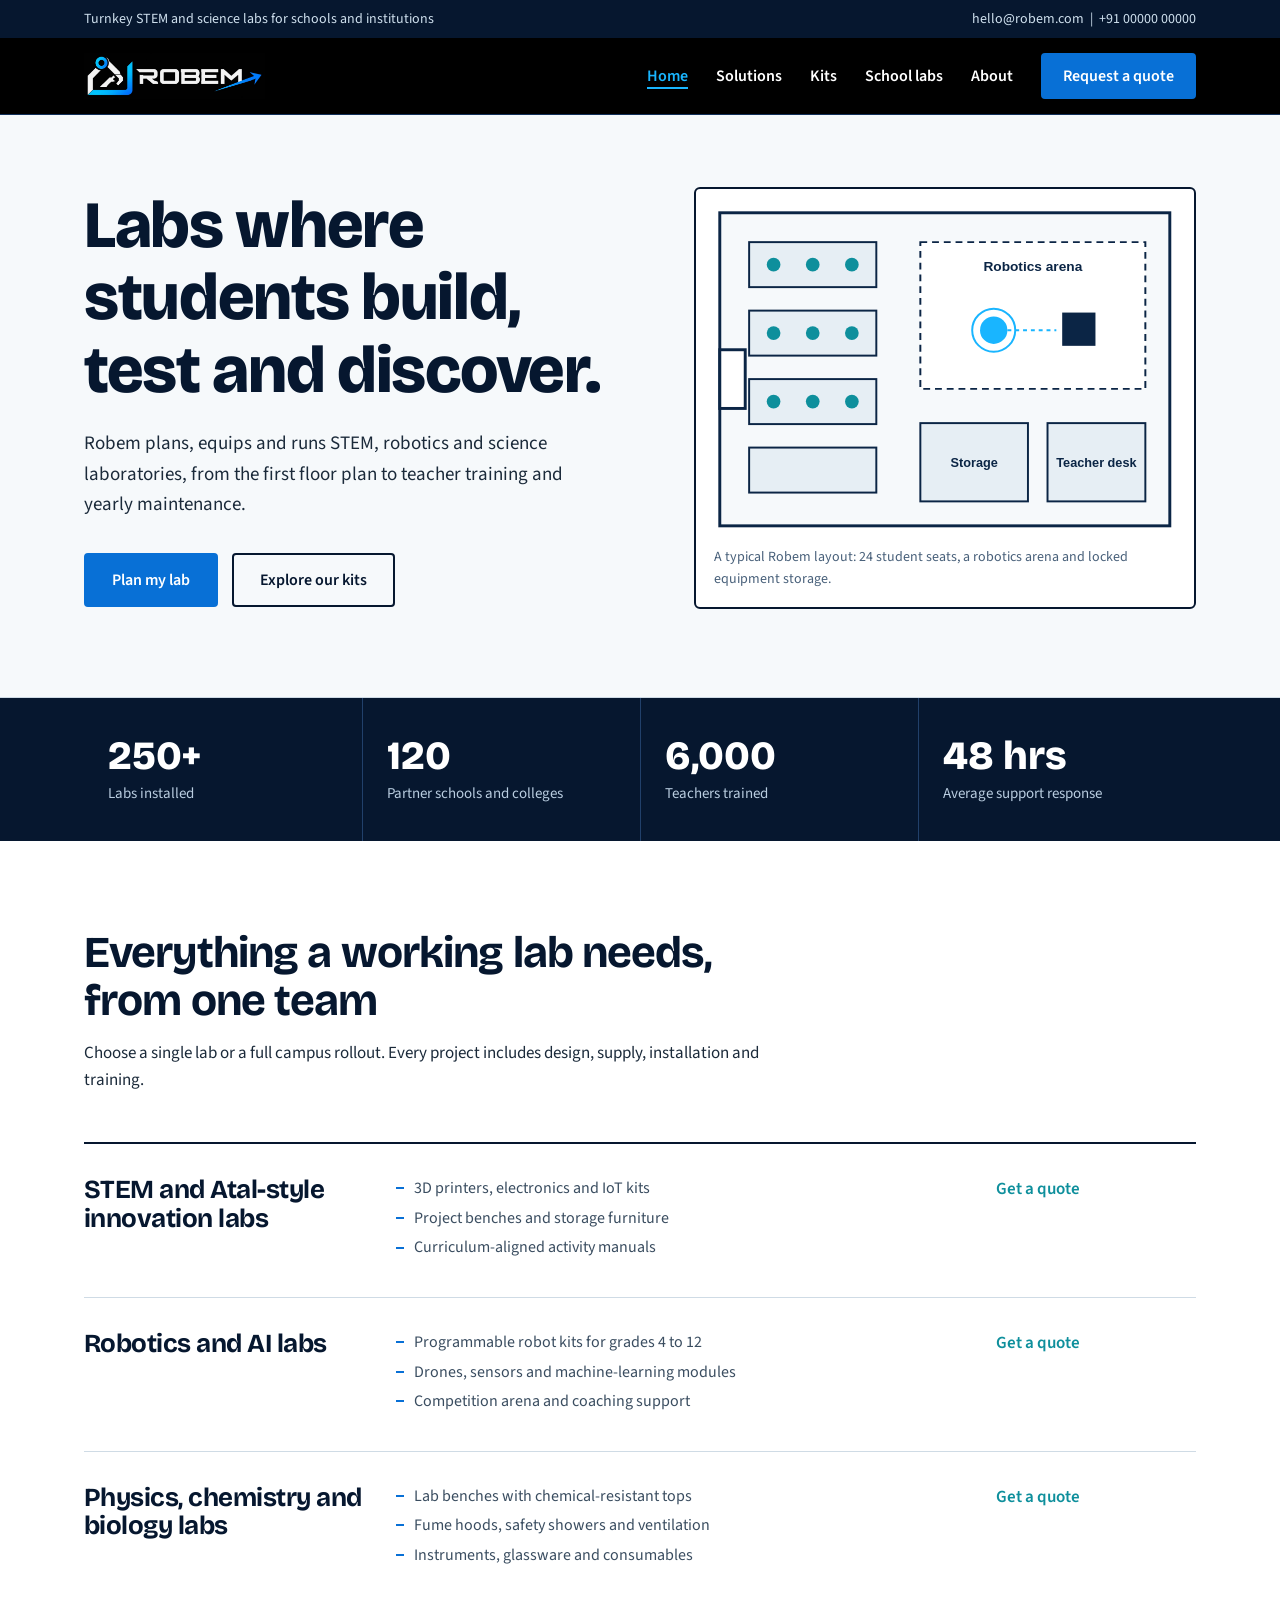
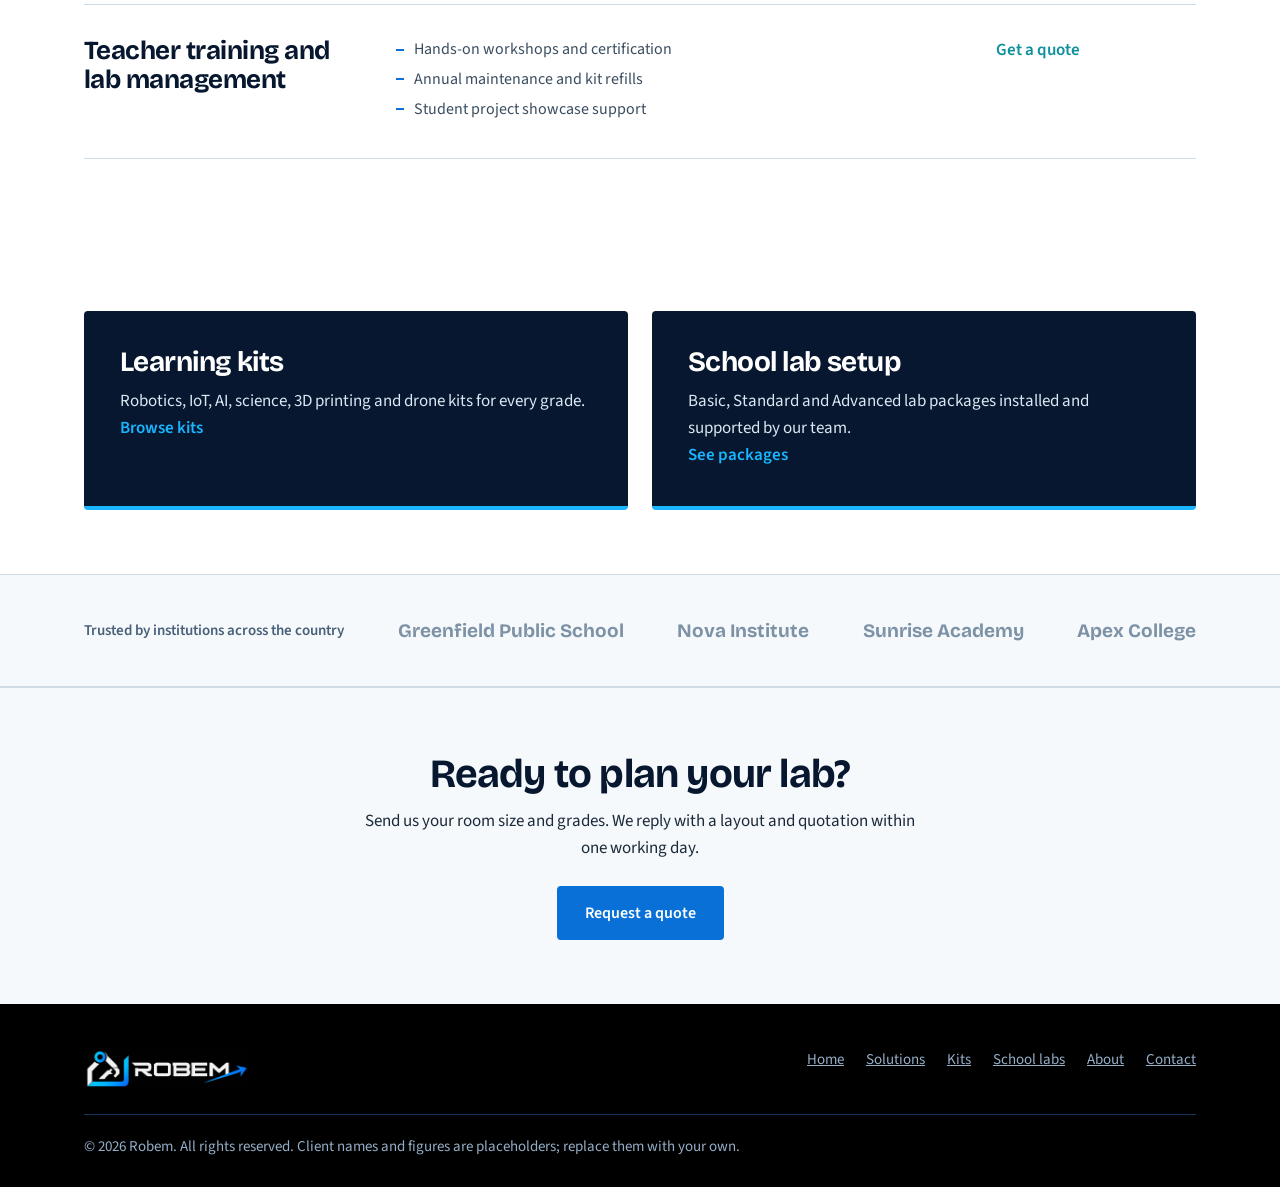
==== index.html @ 75e7547c "Add files via upload" ====
<!DOCTYPE html>
<html lang="en"><head><meta charset="UTF-8"><meta name="viewport" content="width=device-width, initial-scale=1">
<title>STEM Education and Laboratory Setup | Robem</title><meta name="description" content="Robem designs, equips and supports STEM, robotics and science laboratories for schools and institutions.">
<link rel="icon" href="logo.png">
<link rel="preconnect" href="https://fonts.googleapis.com"><link href="https://fonts.googleapis.com/css2?family=Bricolage+Grotesque:wght@500;700;800&family=Source+Sans+3:wght@400;600&display=swap" rel="stylesheet">
<link rel="stylesheet" href="style.css"></head><body>
<div class="topbar"><div class="wrap"><span>Turnkey STEM and science labs for schools and institutions</span><span>hello@robem.com &nbsp;|&nbsp; +91 00000 00000</span></div></div>
<header class="nav"><div class="wrap">
<a class="logo" href="index.html" aria-label="Robem home"><img src="logo.png" alt="Robem" style="height:46px;width:auto;display:block"></a>
<button class="menu-btn" aria-label="Open menu" onclick="document.getElementById('menu').classList.toggle('open')">&#9776;</button>
<nav aria-label="Main"><ul id="menu"><li><a href="index.html" class="on">Home</a></li><li><a href="solutions.html">Solutions</a></li><li><a href="kits.html">Kits</a></li><li><a href="school-labs.html">School labs</a></li><li><a href="about.html">About</a></li><li><a href="contact.html" class="btn" style="padding:10px 20px;color:#fff">Request a quote</a></li></ul></nav>
</div></header>
<main id="top"><section class="hero"><div class="wrap">
  <div>
    <h1>Labs where students build, test and discover.</h1>
    <p>Robem plans, equips and runs STEM, robotics and science laboratories, from the first floor plan to teacher training and yearly maintenance.</p>
    <div class="actions"><a class="btn" href="contact.html">Plan my lab</a><a class="btn ghost" href="kits.html">Explore our kits</a></div>
  </div>
  <figure class="plan">
    <svg viewBox="0 0 480 340" role="img" aria-label="Floor plan of a Robem STEM lab with workbenches, robotics arena and equipment storage">
      <rect x="10" y="10" width="460" height="320" fill="#F6F9FB" stroke="#0B2545" stroke-width="3"/>
      <rect x="10" y="150" width="26" height="60" fill="#fff" stroke="#0B2545" stroke-width="3"/>
      <g fill="#E6EEF4" stroke="#0B2545" stroke-width="2">
        <rect x="40" y="40" width="130" height="46"/><rect x="40" y="110" width="130" height="46"/><rect x="40" y="180" width="130" height="46"/>
        <rect x="40" y="250" width="130" height="46"/>
      </g>
      <g fill="#0E8F9C"><circle cx="65" cy="63" r="7"/><circle cx="105" cy="63" r="7"/><circle cx="145" cy="63" r="7"/><circle cx="65" cy="133" r="7"/><circle cx="105" cy="133" r="7"/><circle cx="145" cy="133" r="7"/><circle cx="65" cy="203" r="7"/><circle cx="105" cy="203" r="7"/><circle cx="145" cy="203" r="7"/></g>
      <rect x="215" y="40" width="230" height="150" fill="#fff" stroke="#0B2545" stroke-width="2" stroke-dasharray="7 5"/>
      <text x="330" y="70" text-anchor="middle" font-family="Arial" font-size="14" font-weight="700" fill="#0B2545">Robotics arena</text>
      <circle cx="290" cy="130" r="14" fill="#19B5FF"/><rect x="360" y="112" width="34" height="34" fill="#0B2545"/>
      <path d="M304 130h50" stroke="#19B5FF" stroke-width="2" stroke-dasharray="4 4"/>
      <circle class="blink" cx="290" cy="130" r="22" fill="none" stroke="#19B5FF" stroke-width="2"/>
      <rect x="215" y="225" width="110" height="80" fill="#E6EEF4" stroke="#0B2545" stroke-width="2"/>
      <text x="270" y="270" text-anchor="middle" font-family="Arial" font-size="13" font-weight="700" fill="#0B2545">Storage</text>
      <rect x="345" y="225" width="100" height="80" fill="#E6EEF4" stroke="#0B2545" stroke-width="2"/>
      <text x="395" y="270" text-anchor="middle" font-family="Arial" font-size="13" font-weight="700" fill="#0B2545">Teacher desk</text>
    </svg>
    <figcaption>A typical Robem layout: 24 student seats, a robotics arena and locked equipment storage.</figcaption>
  </figure>
</div></section><section class="stats" aria-label="Robem in numbers"><div class="wrap">
  <div class="stat"><b>250+</b><span>Labs installed</span></div>
  <div class="stat"><b>120</b><span>Partner schools and colleges</span></div>
  <div class="stat"><b>6,000</b><span>Teachers trained</span></div>
  <div class="stat"><b>48 hrs</b><span>Average support response</span></div>
</div></section><section id="solutions"><div class="wrap">
  <div class="head"><h2>Everything a working lab needs, from one team</h2><p>Choose a single lab or a full campus rollout. Every project includes design, supply, installation and training.</p></div>
  <div class="rows">
    <div class="row"><h3>STEM and Atal-style innovation labs</h3><ul><li>3D printers, electronics and IoT kits</li><li>Project benches and storage furniture</li><li>Curriculum-aligned activity manuals</li></ul><a href="contact.html">Get a quote</a></div>
    <div class="row"><h3>Robotics and AI labs</h3><ul><li>Programmable robot kits for grades 4 to 12</li><li>Drones, sensors and machine-learning modules</li><li>Competition arena and coaching support</li></ul><a href="contact.html">Get a quote</a></div>
    <div class="row"><h3>Physics, chemistry and biology labs</h3><ul><li>Lab benches with chemical-resistant tops</li><li>Fume hoods, safety showers and ventilation</li><li>Instruments, glassware and consumables</li></ul><a href="contact.html">Get a quote</a></div>
    <div class="row"><h3>Teacher training and lab management</h3><ul><li>Hands-on workshops and certification</li><li>Annual maintenance and kit refills</li><li>Student project showcase support</li></ul><a href="contact.html">Get a quote</a></div>
  </div>
</div></section><section style="padding:64px 0"><div class="wrap"><div class="two-up"><a href="kits.html"><h3>Learning kits</h3><p>Robotics, IoT, AI, science, 3D printing and drone kits for every grade.</p><span>Browse kits</span></a><a href="school-labs.html"><h3>School lab setup</h3><p>Basic, Standard and Advanced lab packages installed and supported by our team.</p><span>See packages</span></a></div></div></section><section class="partners" aria-label="Clients"><div class="wrap">
  <small>Trusted by institutions across the country</small>
  <span>Greenfield Public School</span><span>Nova Institute</span><span>Sunrise Academy</span><span>Apex College</span>
</div></section><section class="cta"><div class="wrap"><h2>Ready to plan your lab?</h2><p>Send us your room size and grades. We reply with a layout and quotation within one working day.</p><a class="btn" href="contact.html">Request a quote</a></div></section></main>
<footer><div class="wrap"><a class="logo" href="index.html"><img src="logo.png" alt="Robem" style="height:42px;width:auto"></a>
<ul><li><a href="index.html">Home</a></li><li><a href="solutions.html">Solutions</a></li><li><a href="kits.html">Kits</a></li><li><a href="school-labs.html">School labs</a></li><li><a href="about.html">About</a></li><li><a href="contact.html">Contact</a></li></ul>
<p class="copy">&copy; 2026 Robem. All rights reserved. Client names and figures are placeholders; replace them with your own.</p></div></footer>
</body></html>
---- style.css ----
:root{
  --navy:#06172F; --ink:#1B2A3A; --paper:#F6F9FB; --mist:#E6EEF4; --line:#CFDBE5;
  --teal:#0E8F9C; --orange:#0870D6; --white:#fff;
  --head:'Bricolage Grotesque','Segoe UI',Arial,sans-serif;
  --body:'Source Sans 3','Segoe UI',Arial,sans-serif;
}
*{box-sizing:border-box;margin:0;padding:0}
html{scroll-behavior:smooth}
body{font-family:var(--body);color:var(--ink);background:var(--white);line-height:1.6;font-size:17px}
h1,h2,h3{font-family:var(--head);color:var(--navy);line-height:1.1;letter-spacing:-.02em}
a{color:inherit}
:focus-visible{outline:3px solid var(--orange);outline-offset:3px}
.wrap{max-width:1160px;margin:0 auto;padding:0 24px}
section{padding:88px 0}
.btn{display:inline-block;padding:14px 26px;border-radius:4px;font-weight:600;text-decoration:none;border:2px solid var(--orange);background:var(--orange);color:#fff;cursor:pointer;font:600 16px var(--body);transition:background .2s}
.btn:hover{background:#065bb0;border-color:#065bb0}
.btn.ghost{background:transparent;color:var(--navy);border-color:var(--navy)}
.btn.ghost:hover{background:var(--navy);color:#fff}

/* header */
.topbar{background:var(--navy);color:#cfe0ee;font-size:14px}
.topbar .wrap{display:flex;justify-content:space-between;gap:16px;padding-top:8px;padding-bottom:8px;flex-wrap:wrap}
header.nav{position:sticky;top:0;background:#000;border-bottom:1px solid #12305a;z-index:10}
header.nav nav a{color:#fff}header.nav nav a:hover{color:#19B5FF}
.menu-btn{color:#fff!important}
header.nav .wrap{display:flex;align-items:center;justify-content:space-between;height:76px}
.logo{display:flex;align-items:center;gap:10px;text-decoration:none;font:800 26px var(--head);color:var(--navy);letter-spacing:-.03em}
.logo svg{width:38px;height:38px}
nav ul{display:flex;gap:28px;list-style:none;align-items:center}
nav a{text-decoration:none;font-weight:600;font-size:16px}
nav a:hover{color:var(--teal)}
.menu-btn{display:none;background:none;border:0;font-size:28px;color:var(--navy);cursor:pointer}

/* hero */
.hero{background:var(--paper);padding:72px 0 88px;border-bottom:1px solid var(--line)}
.hero .wrap{display:grid;grid-template-columns:1.05fr .95fr;gap:56px;align-items:center}
.hero h1{font-size:clamp(38px,5.4vw,66px);font-weight:800;margin-bottom:22px}
.hero p{font-size:19px;max-width:520px;margin-bottom:32px}
.hero .actions{display:flex;gap:14px;flex-wrap:wrap}
.plan{background:var(--white);border:2px solid var(--navy);border-radius:6px;padding:14px}
.plan figcaption{font-size:14px;padding:10px 4px 2px;color:#48607a}
.plan svg{width:100%;height:auto;display:block}
.blink{animation:pulse 2.4s ease-in-out infinite}
@keyframes pulse{50%{opacity:.25}}

/* stats */
.stats{padding:0;background:var(--navy);color:#fff}
.stats .wrap{display:grid;grid-template-columns:repeat(4,1fr)}
.stat{padding:34px 24px;border-left:1px solid #21406a}
.stat:first-child{border-left:0}
.stat b{display:block;font:800 40px var(--head);color:#fff}
.stat span{font-size:15px;color:#b9cde0}

/* solutions */
.head{max-width:680px;margin-bottom:48px}
.head h2{font-size:clamp(30px,4vw,44px);margin-bottom:14px}
.rows{border-top:2px solid var(--navy)}
.row{display:grid;grid-template-columns:280px 1fr 200px;gap:32px;padding:32px 0;border-bottom:1px solid var(--line);align-items:start}
.row h3{font-size:26px}
.row ul{list-style:none;color:#3a4d60;font-size:16px}
.row li{padding-left:18px;position:relative;margin-bottom:4px}
.row li::before{content:"";position:absolute;left:0;top:.7em;width:8px;height:2px;background:var(--orange)}
.row a{font-weight:600;color:var(--teal);text-decoration:none}
.row a:hover{text-decoration:underline}

/* process */
.process{background:var(--mist)}
.steps{display:grid;grid-template-columns:repeat(5,1fr);gap:0;counter-reset:s;border-top:4px solid var(--navy)}
.step{padding:28px 20px 0 0;position:relative}
.step::before{counter-increment:s;content:counter(s);position:absolute;top:-19px;left:0;width:34px;height:34px;border-radius:50%;background:var(--orange);color:#fff;font:700 16px var(--head);display:grid;place-items:center}
.step h3{font-size:20px;margin:14px 0 8px}
.step p{font-size:15.5px;color:#3a4d60}

/* audiences */
.split{display:grid;grid-template-columns:1fr 1fr;gap:56px;align-items:start}
.grades{display:grid;gap:0;border:1px solid var(--line)}
.grade{display:flex;justify-content:space-between;gap:16px;padding:18px 22px;border-bottom:1px solid var(--line)}
.grade:last-child{border-bottom:0}
.grade b{font-family:var(--head);color:var(--navy)}
.grade span{color:#48607a;text-align:right;font-size:15.5px}
.split h2{font-size:clamp(30px,4vw,42px);margin-bottom:16px}
.split p{margin-bottom:14px}

/* partners */
.partners{padding:44px 0;border-top:1px solid var(--line);border-bottom:1px solid var(--line);background:var(--paper)}
.partners .wrap{display:flex;flex-wrap:wrap;gap:12px 44px;justify-content:space-between;align-items:center;font:700 19px var(--head);color:#7d92a6}
.partners small{font:600 15px var(--body);color:#48607a}

/* contact */
.contact{background:var(--navy);color:#dbe8f3}
.contact h2{color:#fff;font-size:clamp(30px,4vw,44px);margin-bottom:16px}
.contact .split{gap:64px}
.info p{margin-bottom:10px}
.info b{color:#fff}
form{background:#fff;color:var(--ink);padding:32px;border-radius:6px;display:grid;gap:16px}
label{font-weight:600;font-size:15px;display:grid;gap:6px}
input,select,textarea{font:400 16px var(--body);padding:12px;border:1px solid #9db2c5;border-radius:4px;width:100%;color:var(--ink)}
textarea{min-height:100px;resize:vertical}
.two{display:grid;grid-template-columns:1fr 1fr;gap:16px}
#ok{display:none;color:#0a6b3a;font-weight:600}

footer{background:#000;color:#94aec8;padding:44px 0 28px;font-size:15px}
footer .wrap{display:flex;justify-content:space-between;flex-wrap:wrap;gap:24px}
footer .logo{color:#fff}
footer ul{list-style:none;display:flex;gap:22px;flex-wrap:wrap}
footer .copy{width:100%;border-top:1px solid #16345a;padding-top:20px}


/* kits */
.kits{background:var(--paper);border-top:1px solid var(--line)}
.kitgrid{display:grid;grid-template-columns:repeat(3,1fr);gap:24px}
.kit{background:#fff;border:1px solid var(--line);border-top:4px solid var(--orange);padding:26px;display:flex;flex-direction:column}
.kit .ico{width:52px;height:52px;margin-bottom:16px}
.kit h3{font-size:22px;margin-bottom:6px}
.kit .tag{font-size:14px;font-weight:600;color:var(--teal);margin-bottom:12px}
.kit p{font-size:15.5px;color:#3a4d60;margin-bottom:14px}
.kit ul{list-style:none;font-size:15px;color:#3a4d60;margin-bottom:18px}
.kit li{padding-left:18px;position:relative;margin-bottom:3px}
.kit li::before{content:"";position:absolute;left:0;top:.7em;width:8px;height:2px;background:var(--orange)}
.kit a{margin-top:auto;font-weight:600;color:var(--orange);text-decoration:none}
.kit a:hover{text-decoration:underline}
/* school lab packages */
.pk{display:grid;grid-template-columns:repeat(3,1fr);gap:0;border:2px solid var(--navy)}
.pkg{padding:32px 28px;border-left:1px solid var(--line)}
.pkg:first-child{border-left:0}
.pkg.best{background:var(--navy);color:#dbe8f3}
.pkg.best h3,.pkg.best .price{color:#fff}
.pkg h3{font-size:26px;margin-bottom:4px}
.pkg .price{font:700 16px var(--head);color:var(--orange);margin-bottom:16px}
.pkg.best .price{color:#19B5FF}
.pkg ul{list-style:none;margin-bottom:24px;font-size:16px}
.pkg li{padding:8px 0 8px 22px;border-bottom:1px solid rgba(120,150,180,.3);position:relative}
.pkg li::before{content:"\2713";position:absolute;left:0;color:var(--orange);font-weight:700}
.pkg.best li::before{color:#19B5FF}
.note{margin-top:22px;font-size:15.5px;color:#48607a}
.inc{display:grid;grid-template-columns:repeat(4,1fr);gap:20px;margin-top:48px}
.inc div{border-left:3px solid var(--orange);padding-left:14px;font-size:15.5px;color:#3a4d60}
.inc b{display:block;font-family:var(--head);color:var(--navy);font-size:18px;margin-bottom:2px}
@media(max-width:920px){.kitgrid,.pk,.inc{grid-template-columns:1fr}.pkg{border-left:0;border-top:1px solid var(--line)}.pkg:first-child{border-top:0}.inc{grid-template-columns:1fr 1fr}}
@media(max-width:560px){.inc{grid-template-columns:1fr}}
@media(max-width:920px){
  .hero .wrap,.split{grid-template-columns:1fr}
  .row{grid-template-columns:1fr;gap:12px}
  .steps{grid-template-columns:1fr 1fr;row-gap:44px}
  .stats .wrap{grid-template-columns:1fr 1fr}
  .stat:nth-child(3){border-left:0}
  .menu-btn{display:block}
  nav ul{display:none;position:absolute;top:76px;left:0;right:0;background:#000;flex-direction:column;align-items:flex-start;padding:20px 24px;border-bottom:1px solid #12305a;gap:16px}
  nav ul.open{display:flex}
  section{padding:64px 0}
}
@media(max-width:560px){.steps,.two{grid-template-columns:1fr}.topbar .wrap span:last-child{display:none}}
@media(prefers-reduced-motion:reduce){.blink{animation:none}html{scroll-behavior:auto}}

.banner{background:#000;color:#fff;padding:64px 0 56px;border-bottom:4px solid var(--orange)}
.banner h1{color:#fff;font-size:clamp(34px,5vw,54px);margin-bottom:12px}
.banner p{max-width:620px;color:#b9cde0;font-size:19px}
.crumb{font-size:14px;color:#7fa3c6;margin-bottom:14px}.crumb a{text-decoration:none}.crumb a:hover{text-decoration:underline}
header.nav nav a.on{color:#19B5FF;box-shadow:0 2px 0 #19B5FF}
.cta{background:var(--paper);text-align:center;padding:64px 0;border-top:1px solid var(--line)}
.cta h2{font-size:clamp(28px,4vw,40px);margin-bottom:12px}.cta p{max-width:560px;margin:0 auto 24px}
.vals{display:grid;grid-template-columns:repeat(2,1fr);gap:28px 48px;margin-top:8px}
.vals div{border-left:3px solid var(--orange);padding-left:16px}
.vals h3{font-size:21px;margin-bottom:4px}.vals p{font-size:16px;color:#3a4d60}
.two-up{display:grid;grid-template-columns:1fr 1fr;gap:24px}
.two-up a{display:block;padding:36px;background:var(--navy);color:#dbe8f3;text-decoration:none;border-radius:4px;border-bottom:4px solid #19B5FF}
.two-up a:hover{background:#0a2447}.two-up h3{color:#fff;font-size:28px;margin-bottom:10px}.two-up span{color:#19B5FF;font-weight:600}
@media(max-width:920px){.vals,.two-up{grid-template-columns:1fr}}
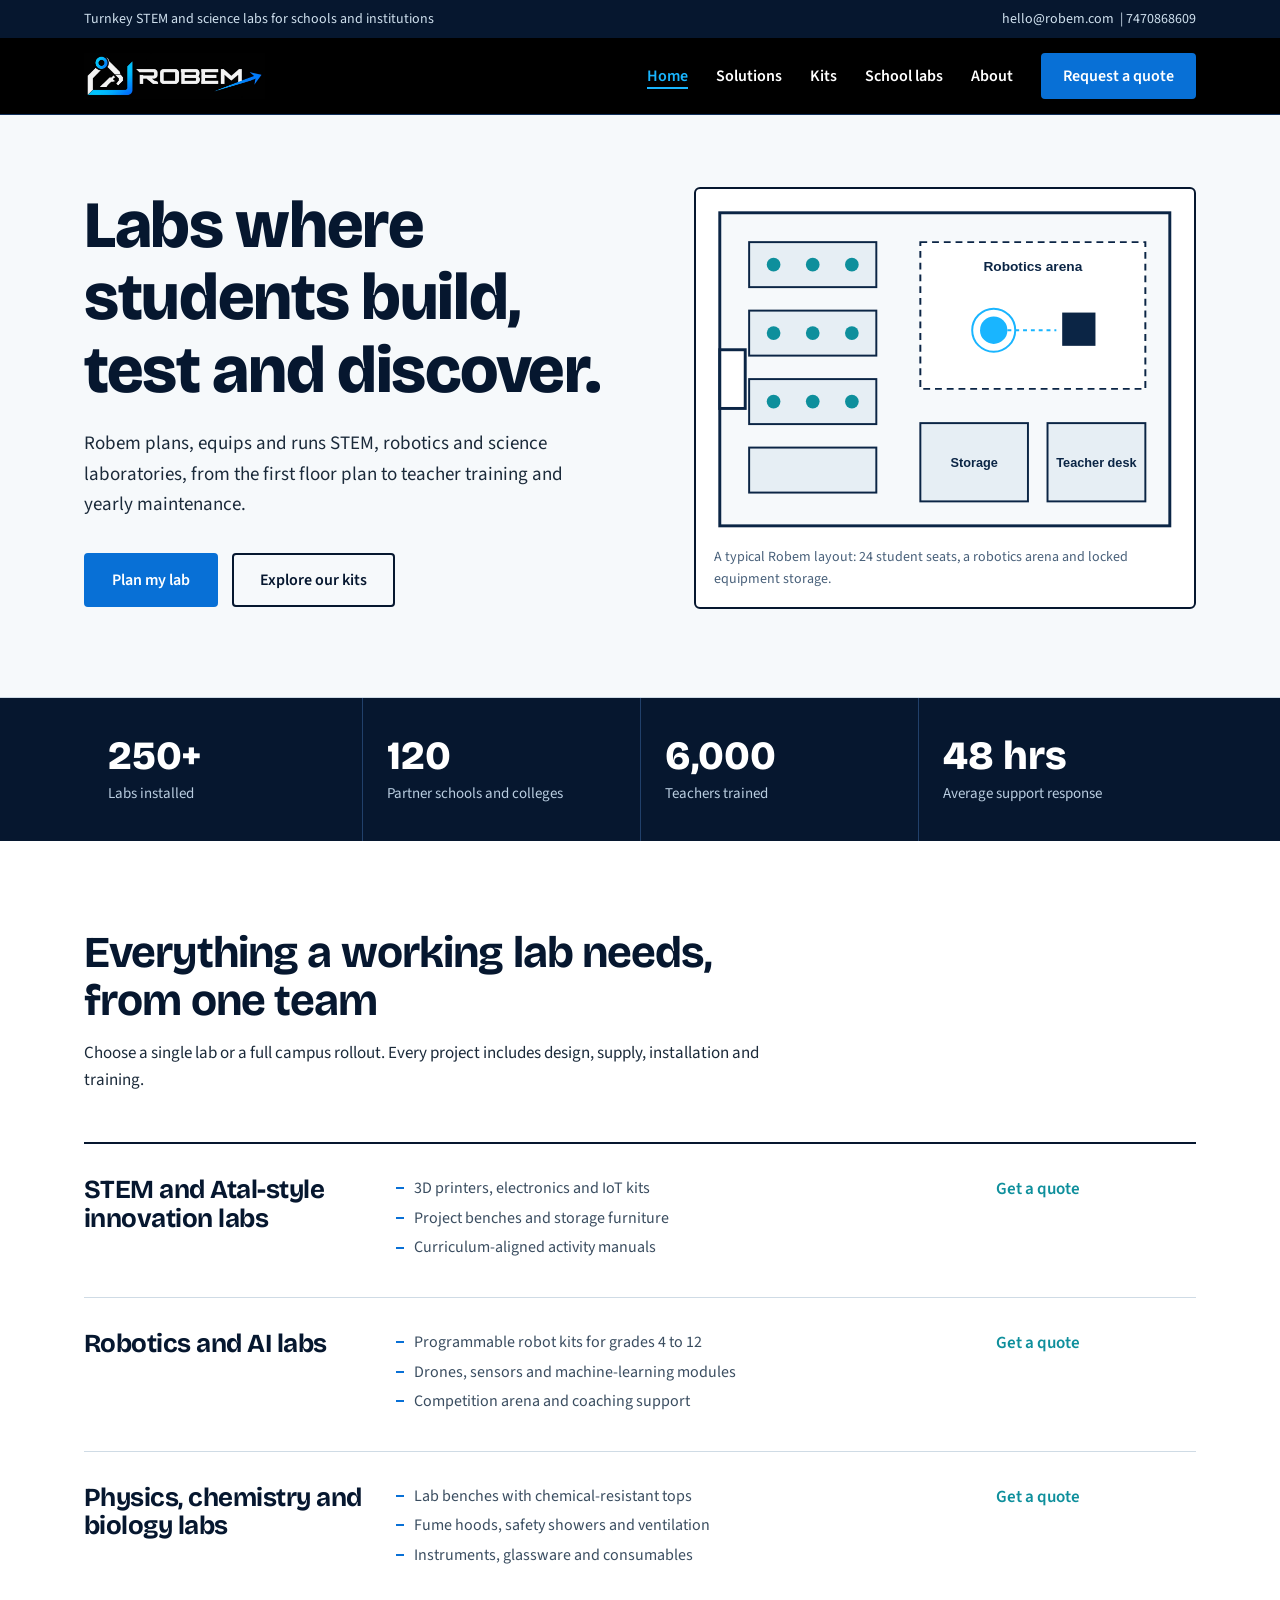
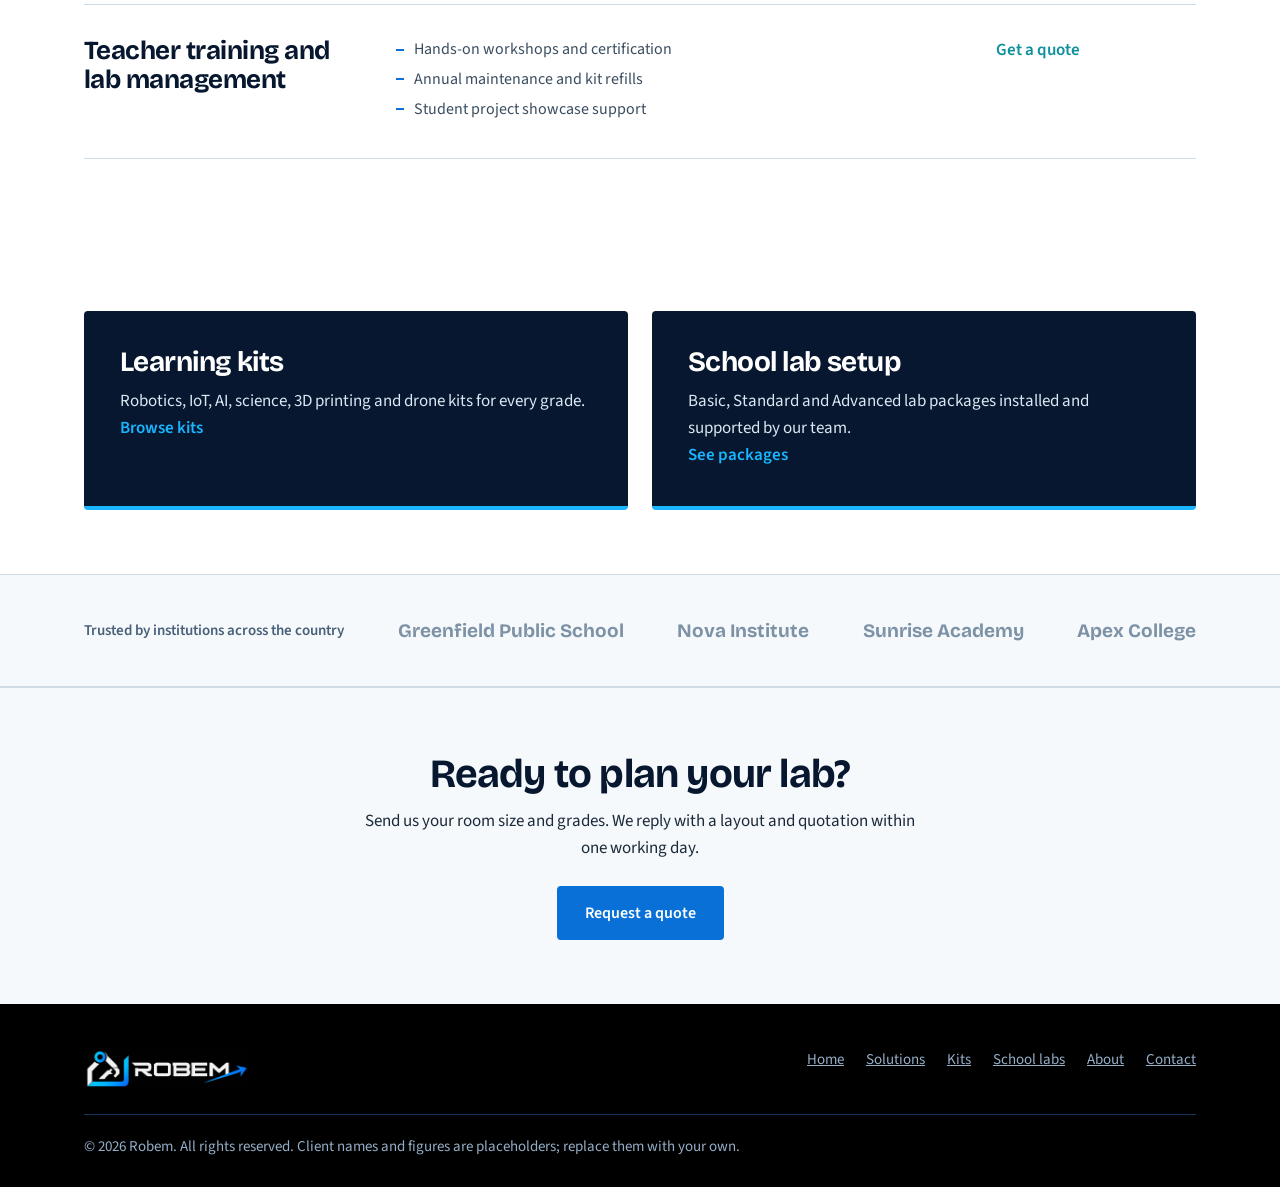
==== commit 0d84bb8b: "Update index.html" ====
--- a/index.html
+++ b/index.html
@@ -4,7 +4,7 @@
 <link rel="icon" href="logo.png">
 <link rel="preconnect" href="https://fonts.googleapis.com"><link href="https://fonts.googleapis.com/css2?family=Bricolage+Grotesque:wght@500;700;800&family=Source+Sans+3:wght@400;600&display=swap" rel="stylesheet">
 <link rel="stylesheet" href="style.css"></head><body>
-<div class="topbar"><div class="wrap"><span>Turnkey STEM and science labs for schools and institutions</span><span>hello@robem.com &nbsp;|&nbsp; +91 00000 00000</span></div></div>
+<div class="topbar"><div class="wrap"><span>Turnkey STEM and science labs for schools and institutions</span><span>hello@robem.com &nbsp;|&nbsp;7470868609</span></div></div>
 <header class="nav"><div class="wrap">
 <a class="logo" href="index.html" aria-label="Robem home"><img src="logo.png" alt="Robem" style="height:46px;width:auto;display:block"></a>
 <button class="menu-btn" aria-label="Open menu" onclick="document.getElementById('menu').classList.toggle('open')">&#9776;</button>
@@ -57,4 +57,4 @@
 <footer><div class="wrap"><a class="logo" href="index.html"><img src="logo.png" alt="Robem" style="height:42px;width:auto"></a>
 <ul><li><a href="index.html">Home</a></li><li><a href="solutions.html">Solutions</a></li><li><a href="kits.html">Kits</a></li><li><a href="school-labs.html">School labs</a></li><li><a href="about.html">About</a></li><li><a href="contact.html">Contact</a></li></ul>
 <p class="copy">&copy; 2026 Robem. All rights reserved. Client names and figures are placeholders; replace them with your own.</p></div></footer>
-</body></html>+</body></html>
